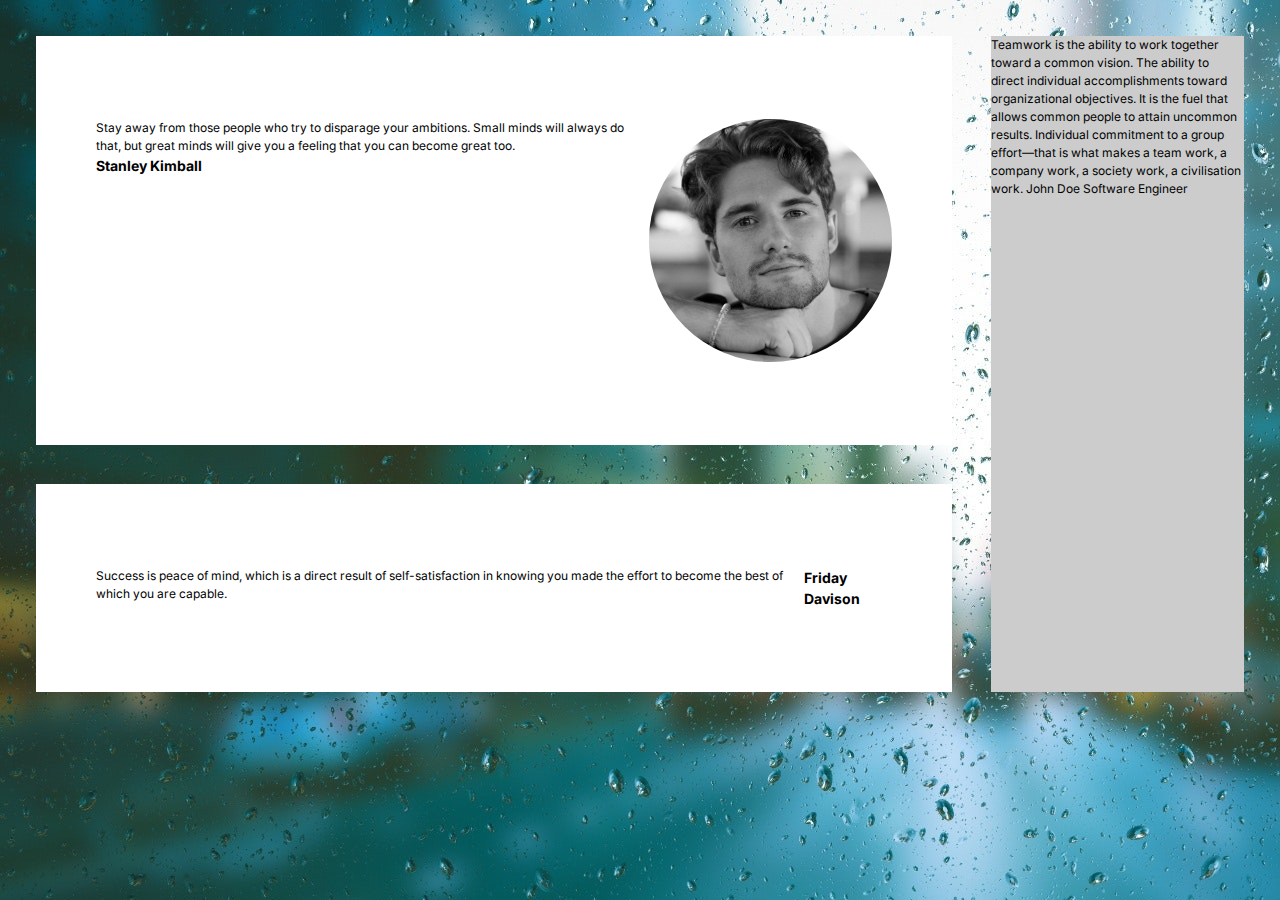
==== Exams/Retake-Exam-9-Aug-2023/01.Forum/index.html @ 974072cd "update" ====
<!DOCTYPE html>
<html lang="en">
  <head>
    <meta charset="UTF-8" />
    <meta name="viewport" content="width=device-width, initial-scale=1.0" />
    <title>01. Forum</title>
    <link rel="stylesheet" href="styles/site.css" />
  </head>
  <body>
    <section class="container">
      <div class="left-side">
          <article>
            <div class="left">
                <p>
                    Stay away from those people who try to disparage your ambitions.
                    Small minds will always do that, but great minds will give you a
                    feeling that you can become great too.
                  </p>
                  <h3>Stanley Kimball</h3>
            </div>
            <div class="right">
                <img src="./images/person1.jpg" alt="">
            </div>
          </article>
       
          
        <article>
          <p>
            Success is peace of mind, which is a direct result of
            self-satisfaction in knowing you made the effort to become the best
            of which you are capable.
          </p>

          <h3>Friday Davison</h3>
        </article>
      </div>
      <div class="right-side">
        Teamwork is the ability to work together toward a common vision. The
        ability to direct individual accomplishments toward organizational
        objectives. It is the fuel that allows common people to attain uncommon
        results. Individual commitment to a group effort—that is what makes a
        team work, a company work, a society work, a civilisation work. John Doe
        Software Engineer
      </div>
    </section>
  </body>
</html>
---- Exams/Retake-Exam-9-Aug-2023/01.Forum/styles/site.css ----
@import url(layout.css);
@import url(typography.css);
@import url(reset.css);
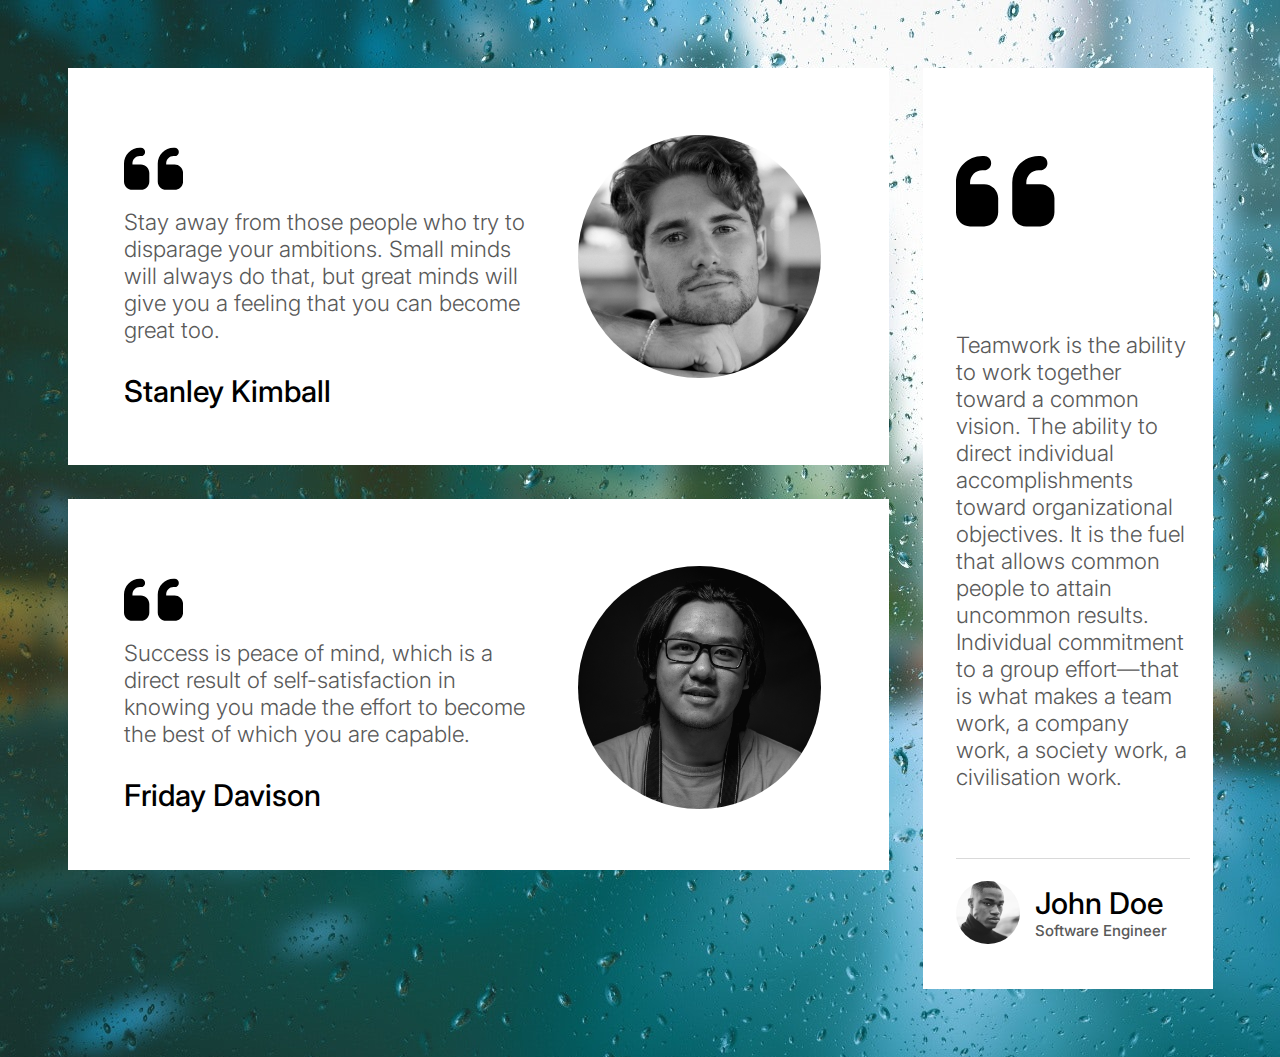
==== commit 96669730: "update" ====
--- a/Exams/Retake-Exam-9-Aug-2023/01.Forum/index.html
+++ b/Exams/Retake-Exam-9-Aug-2023/01.Forum/index.html
@@ -9,38 +9,83 @@
   <body>
     <section class="container">
       <div class="left-side">
-          <article>
-            <div class="left">
-                <p>
-                    Stay away from those people who try to disparage your ambitions.
-                    Small minds will always do that, but great minds will give you a
-                    feeling that you can become great too.
-                  </p>
-                  <h3>Stanley Kimball</h3>
-            </div>
-            <div class="right">
-                <img src="./images/person1.jpg" alt="">
-            </div>
-          </article>
-       
-          
         <article>
-          <p>
-            Success is peace of mind, which is a direct result of
-            self-satisfaction in knowing you made the effort to become the best
-            of which you are capable.
-          </p>
+          <div class="left">
+            <svg
+              xmlns="http://www.w3.org/2000/svg"
+              height="3em"
+              viewBox="0 0 448 512"
+            >
+              <!--! Font Awesome Free 6.4.2 by @fontawesome - https://fontawesome.com License - https://fontawesome.com/license (Commercial License) Copyright 2023 Fonticons, Inc. -->
+              <path
+                d="M0 216C0 149.7 53.7 96 120 96h8c17.7 0 32 14.3 32 32s-14.3 32-32 32h-8c-30.9 0-56 25.1-56 56v8h64c35.3 0 64 28.7 64 64v64c0 35.3-28.7 64-64 64H64c-35.3 0-64-28.7-64-64V320 288 216zm256 0c0-66.3 53.7-120 120-120h8c17.7 0 32 14.3 32 32s-14.3 32-32 32h-8c-30.9 0-56 25.1-56 56v8h64c35.3 0 64 28.7 64 64v64c0 35.3-28.7 64-64 64H320c-35.3 0-64-28.7-64-64V320 288 216z"
+              />
+            </svg>
+            <p>
+              Stay away from those people who try to disparage your ambitions.
+              Small minds will always do that, but great minds will give you a
+              feeling that you can become great too.
+            </p>
+            <h3>Stanley Kimball</h3>
+          </div>
+          <div class="right">
+            <img src="./images/person1.jpg" alt="" />
+          </div>
+        </article>
 
-          <h3>Friday Davison</h3>
+        <article>
+          <div class="left">
+            <svg
+              xmlns="http://www.w3.org/2000/svg"
+              height="3em"
+              viewBox="0 0 448 512"
+            >
+              <!--! Font Awesome Free 6.4.2 by @fontawesome - https://fontawesome.com License - https://fontawesome.com/license (Commercial License) Copyright 2023 Fonticons, Inc. -->
+              <path
+                d="M0 216C0 149.7 53.7 96 120 96h8c17.7 0 32 14.3 32 32s-14.3 32-32 32h-8c-30.9 0-56 25.1-56 56v8h64c35.3 0 64 28.7 64 64v64c0 35.3-28.7 64-64 64H64c-35.3 0-64-28.7-64-64V320 288 216zm256 0c0-66.3 53.7-120 120-120h8c17.7 0 32 14.3 32 32s-14.3 32-32 32h-8c-30.9 0-56 25.1-56 56v8h64c35.3 0 64 28.7 64 64v64c0 35.3-28.7 64-64 64H320c-35.3 0-64-28.7-64-64V320 288 216z"
+              />
+            </svg>
+            <p>
+              Success is peace of mind, which is a direct result of
+              self-satisfaction in knowing you made the effort to become the
+              best of which you are capable.
+            </p>
+            <h3>Friday Davison</h3>
+          </div>
+          <div class="right">
+            <img src="./images/person2.jpg" alt="" />
+          </div>
         </article>
       </div>
       <div class="right-side">
-        Teamwork is the ability to work together toward a common vision. The
-        ability to direct individual accomplishments toward organizational
-        objectives. It is the fuel that allows common people to attain uncommon
-        results. Individual commitment to a group effort—that is what makes a
-        team work, a company work, a society work, a civilisation work. John Doe
-        Software Engineer
+        <div class="article">
+          <svg
+            xmlns="http://www.w3.org/2000/svg"
+            height="5em"
+            viewBox="0 0 448 512"
+          >
+            <!--! Font Awesome Free 6.4.2 by @fontawesome - https://fontawesome.com License - https://fontawesome.com/license (Commercial License) Copyright 2023 Fonticons, Inc. -->
+            <path
+              d="M0 216C0 149.7 53.7 96 120 96h8c17.7 0 32 14.3 32 32s-14.3 32-32 32h-8c-30.9 0-56 25.1-56 56v8h64c35.3 0 64 28.7 64 64v64c0 35.3-28.7 64-64 64H64c-35.3 0-64-28.7-64-64V320 288 216zm256 0c0-66.3 53.7-120 120-120h8c17.7 0 32 14.3 32 32s-14.3 32-32 32h-8c-30.9 0-56 25.1-56 56v8h64c35.3 0 64 28.7 64 64v64c0 35.3-28.7 64-64 64H320c-35.3 0-64-28.7-64-64V320 288 216z"
+            />
+          </svg>
+          <p>
+            Teamwork is the ability to work together toward a common vision. The
+            ability to direct individual accomplishments toward organizational
+            objectives. It is the fuel that allows common people to attain
+            uncommon results. Individual commitment to a group effort—that is
+            what makes a team work, a company work, a society work, a
+            civilisation work.
+          </p>
+          <span class="line"></span>
+          <div class="card">
+            <img src="./images/person3.jpg" alt="" />
+            <div class="info">
+              <h3>John Doe</h3>
+              <p class="p">Software Engineer</p>
+            </div>
+          </div>
+        </div>
       </div>
     </section>
   </body>
